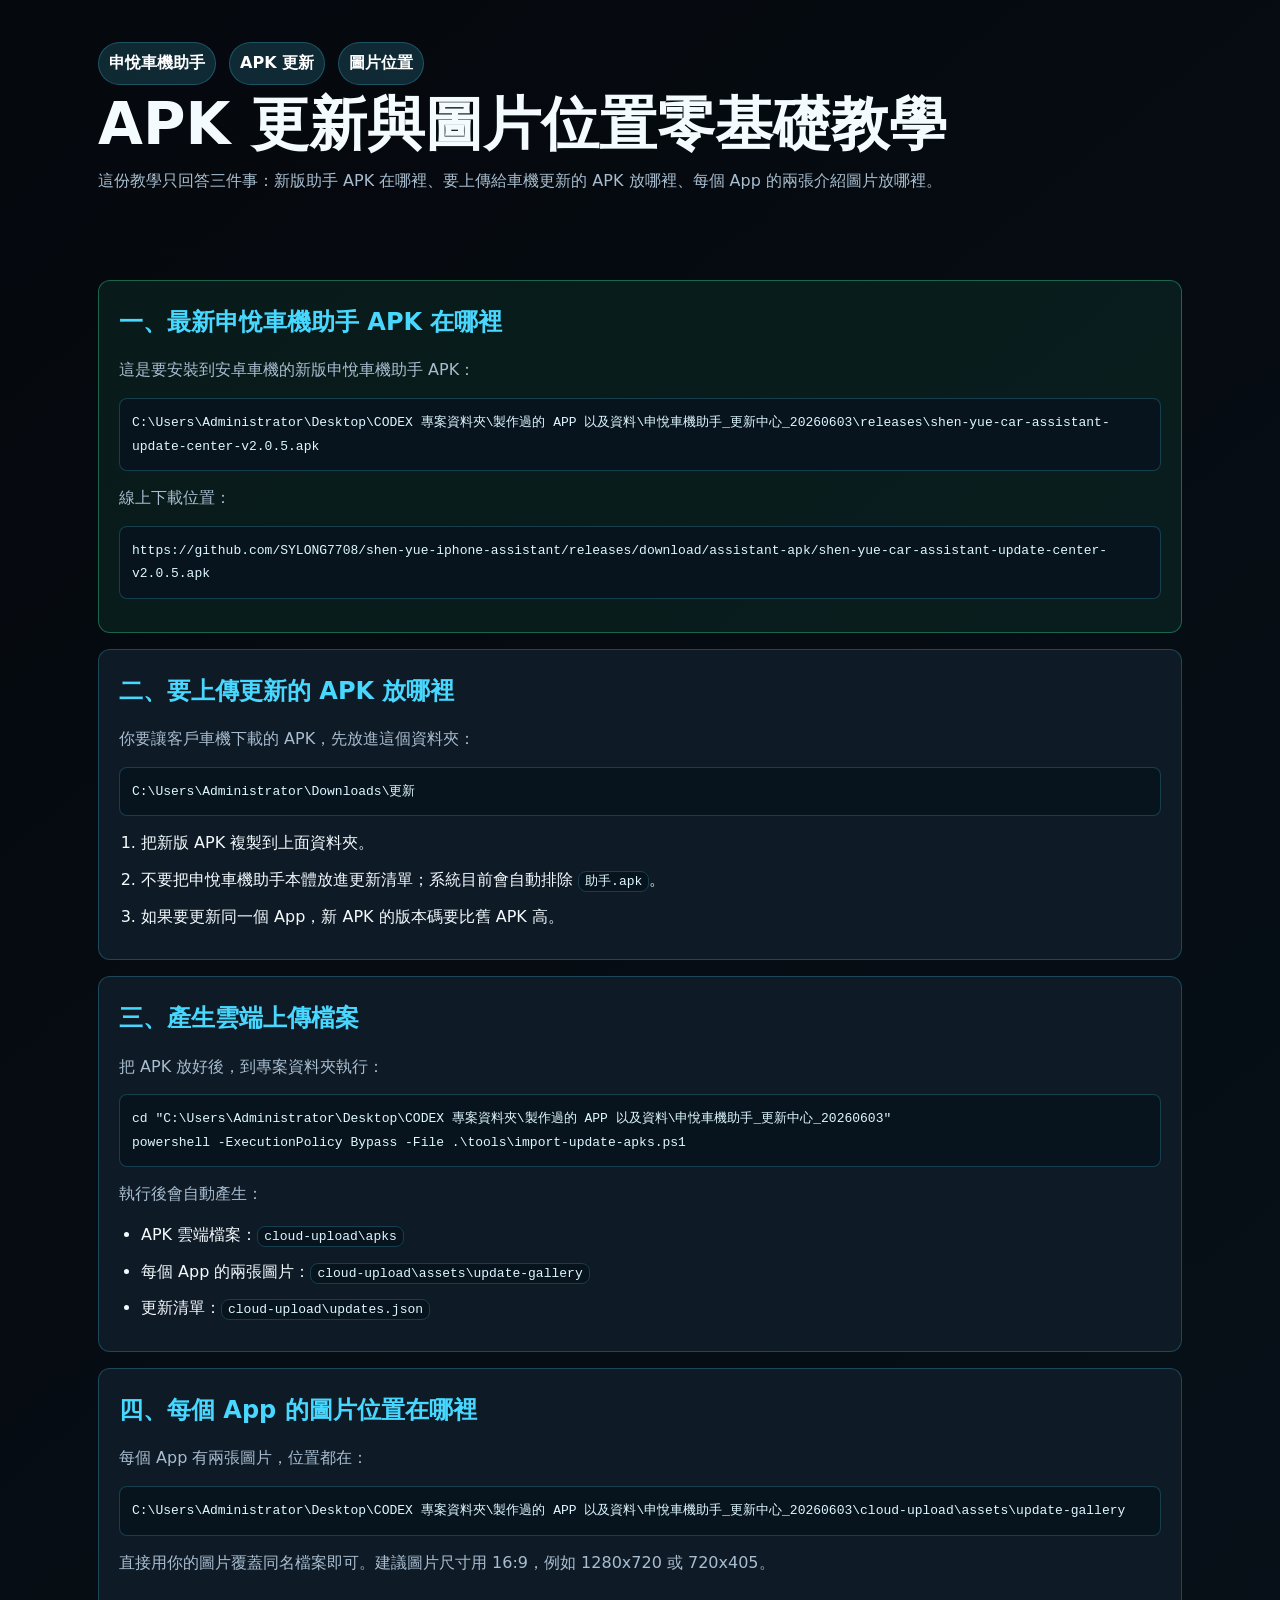
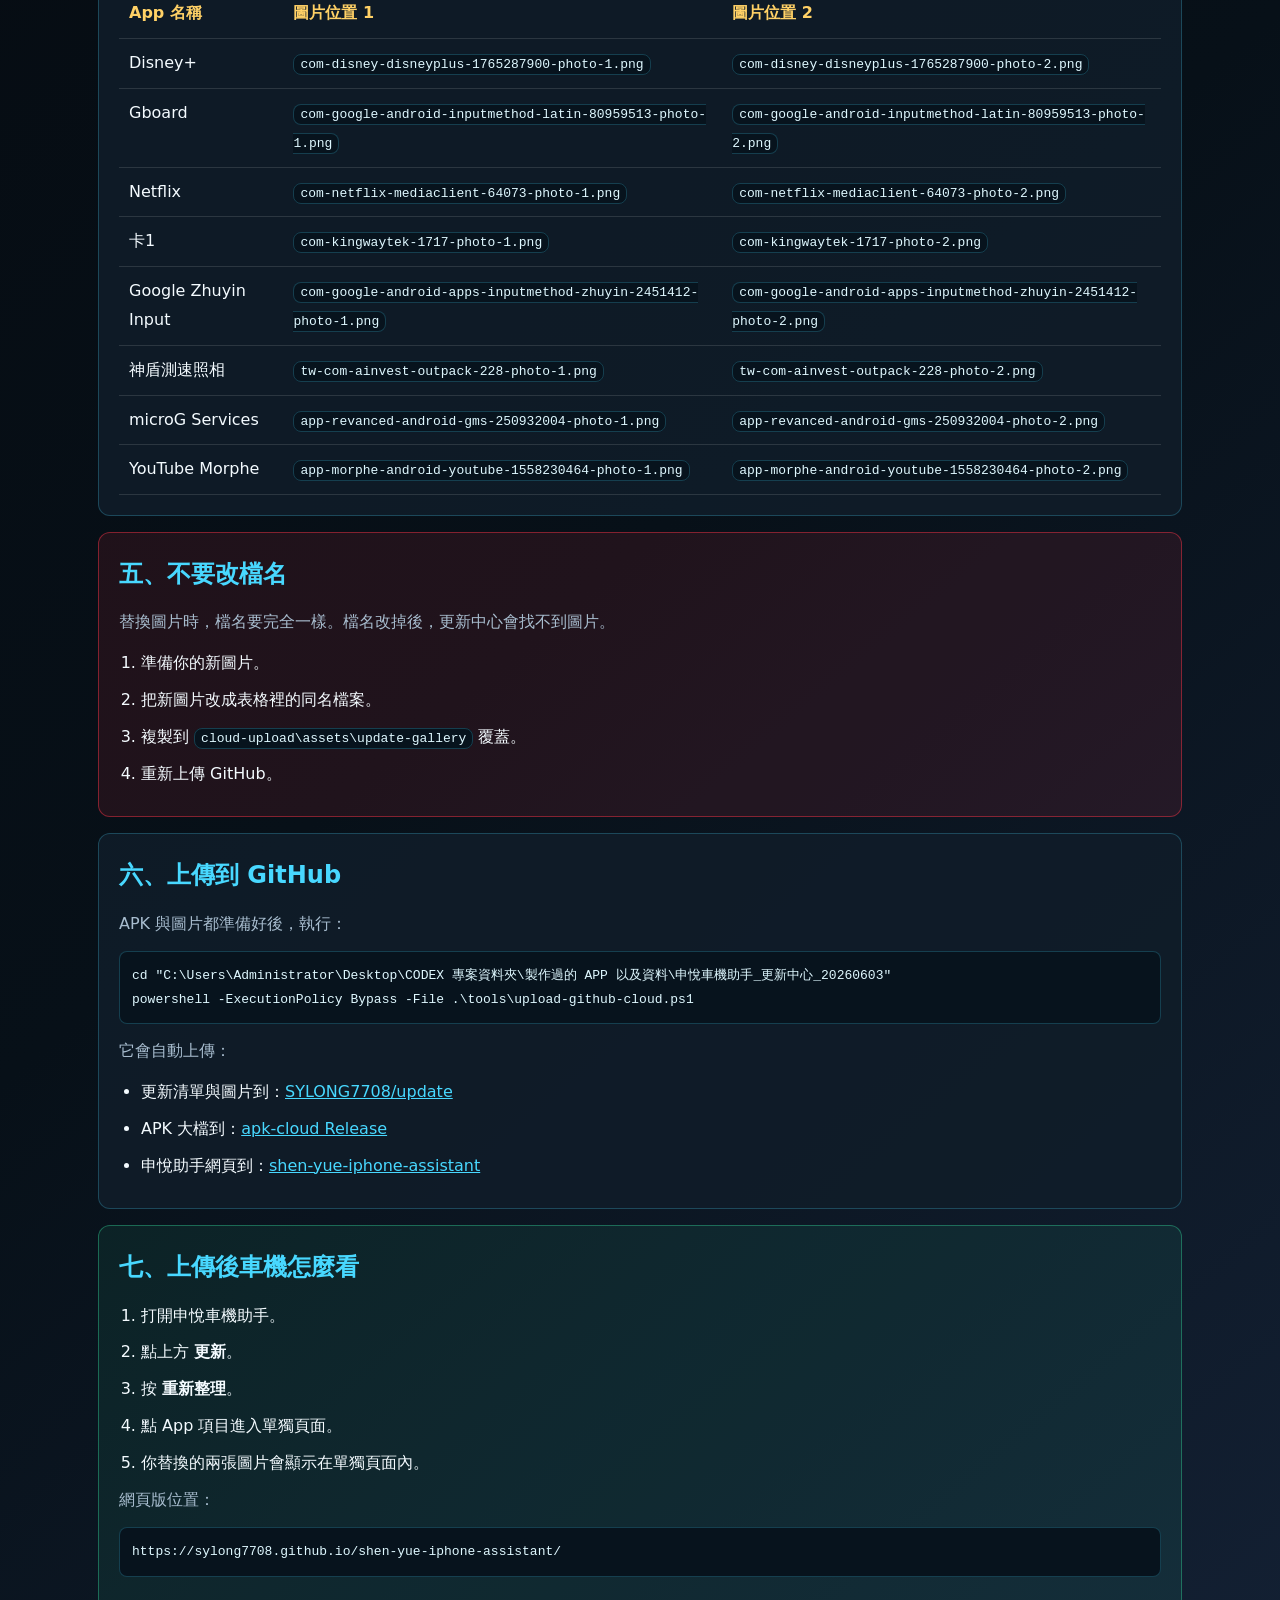
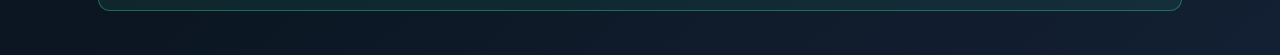
==== docs/apk-update-image-guide.html @ fa7f0cfe "Move ShenYue update center into assistant" ====
<!DOCTYPE html>
<html lang="zh-Hant">
<head>
  <meta charset="UTF-8">
  <meta name="viewport" content="width=device-width, initial-scale=1.0">
  <title>申悅車機助手 APK 更新與圖片位置教學</title>
  <style>
    :root {
      --bg: #071018;
      --panel: #101d2a;
      --ink: #f4fbff;
      --muted: #a8bdcf;
      --line: rgba(72, 216, 255, .24);
      --cyan: #48d8ff;
      --red: #ff3347;
      --gold: #ffd166;
      --green: #35e7a4;
    }
    * { box-sizing: border-box; }
    body {
      margin: 0;
      color: var(--ink);
      background: linear-gradient(140deg, #05080d, var(--bg) 62%, #132033);
      font-family: system-ui, -apple-system, BlinkMacSystemFont, "Segoe UI", "Noto Sans TC", sans-serif;
      line-height: 1.8;
    }
    header, main { max-width: 1120px; margin: 0 auto; padding: 28px 18px; }
    header { padding-top: 42px; }
    h1 { margin: 0 0 12px; font-size: clamp(32px, 6vw, 58px); line-height: 1.08; }
    h2 { margin: 0 0 12px; color: var(--cyan); }
    h3 { margin: 16px 0 8px; }
    p { margin: 0 0 12px; color: var(--muted); }
    section {
      margin: 16px 0;
      padding: 20px;
      background: rgba(16, 29, 42, .88);
      border: 1px solid var(--line);
      border-radius: 12px;
    }
    .badge {
      display: inline-block;
      margin: 0 8px 8px 0;
      padding: 6px 10px;
      color: #fff;
      background: rgba(72, 216, 255, .16);
      border: 1px solid var(--line);
      border-radius: 999px;
      font-weight: 800;
    }
    .ok { border-color: rgba(53, 231, 164, .36); background: rgba(53, 231, 164, .08); }
    .warn { border-color: rgba(255, 51, 71, .45); background: rgba(255, 51, 71, .1); }
    ol, ul { margin: 0; padding-left: 22px; }
    li { margin: 8px 0; }
    code, pre {
      color: #dff8ff;
      background: #07131d;
      border: 1px solid rgba(72, 216, 255, .22);
      border-radius: 8px;
    }
    code { padding: 2px 6px; }
    pre { padding: 12px; overflow-x: auto; white-space: pre-wrap; }
    table { width: 100%; border-collapse: collapse; margin-top: 10px; }
    th, td { padding: 10px; border-bottom: 1px solid rgba(255,255,255,.12); text-align: left; vertical-align: top; }
    th { color: var(--gold); }
    a { color: var(--cyan); }
  </style>
</head>
<body>
  <header>
    <span class="badge">申悅車機助手</span>
    <span class="badge">APK 更新</span>
    <span class="badge">圖片位置</span>
    <h1>APK 更新與圖片位置零基礎教學</h1>
    <p>這份教學只回答三件事：新版助手 APK 在哪裡、要上傳給車機更新的 APK 放哪裡、每個 App 的兩張介紹圖片放哪裡。</p>
  </header>

  <main>
    <section class="ok">
      <h2>一、最新申悅車機助手 APK 在哪裡</h2>
      <p>這是要安裝到安卓車機的新版申悅車機助手 APK：</p>
      <pre>C:\Users\Administrator\Desktop\CODEX 專案資料夾\製作過的 APP 以及資料\申悅車機助手_更新中心_20260603\releases\shen-yue-car-assistant-update-center-v2.0.5.apk</pre>
      <p>線上下載位置：</p>
      <pre>https://github.com/SYLONG7708/shen-yue-iphone-assistant/releases/download/assistant-apk/shen-yue-car-assistant-update-center-v2.0.5.apk</pre>
    </section>

    <section>
      <h2>二、要上傳更新的 APK 放哪裡</h2>
      <p>你要讓客戶車機下載的 APK，先放進這個資料夾：</p>
      <pre>C:\Users\Administrator\Downloads\更新</pre>
      <ol>
        <li>把新版 APK 複製到上面資料夾。</li>
        <li>不要把申悅車機助手本體放進更新清單；系統目前會自動排除 <code>助手.apk</code>。</li>
        <li>如果要更新同一個 App，新 APK 的版本碼要比舊 APK 高。</li>
      </ol>
    </section>

    <section>
      <h2>三、產生雲端上傳檔案</h2>
      <p>把 APK 放好後，到專案資料夾執行：</p>
      <pre>cd "C:\Users\Administrator\Desktop\CODEX 專案資料夾\製作過的 APP 以及資料\申悅車機助手_更新中心_20260603"
powershell -ExecutionPolicy Bypass -File .\tools\import-update-apks.ps1</pre>
      <p>執行後會自動產生：</p>
      <ul>
        <li>APK 雲端檔案：<code>cloud-upload\apks</code></li>
        <li>每個 App 的兩張圖片：<code>cloud-upload\assets\update-gallery</code></li>
        <li>更新清單：<code>cloud-upload\updates.json</code></li>
      </ul>
    </section>

    <section>
      <h2>四、每個 App 的圖片位置在哪裡</h2>
      <p>每個 App 有兩張圖片，位置都在：</p>
      <pre>C:\Users\Administrator\Desktop\CODEX 專案資料夾\製作過的 APP 以及資料\申悅車機助手_更新中心_20260603\cloud-upload\assets\update-gallery</pre>
      <p>直接用你的圖片覆蓋同名檔案即可。建議圖片尺寸用 16:9，例如 1280x720 或 720x405。</p>
      <table>
        <thead>
          <tr>
            <th>App 名稱</th>
            <th>圖片位置 1</th>
            <th>圖片位置 2</th>
          </tr>
        </thead>
        <tbody>
          <tr><td>Disney+</td><td><code>com-disney-disneyplus-1765287900-photo-1.png</code></td><td><code>com-disney-disneyplus-1765287900-photo-2.png</code></td></tr>
          <tr><td>Gboard</td><td><code>com-google-android-inputmethod-latin-80959513-photo-1.png</code></td><td><code>com-google-android-inputmethod-latin-80959513-photo-2.png</code></td></tr>
          <tr><td>Netflix</td><td><code>com-netflix-mediaclient-64073-photo-1.png</code></td><td><code>com-netflix-mediaclient-64073-photo-2.png</code></td></tr>
          <tr><td>卡1</td><td><code>com-kingwaytek-1717-photo-1.png</code></td><td><code>com-kingwaytek-1717-photo-2.png</code></td></tr>
          <tr><td>Google Zhuyin Input</td><td><code>com-google-android-apps-inputmethod-zhuyin-2451412-photo-1.png</code></td><td><code>com-google-android-apps-inputmethod-zhuyin-2451412-photo-2.png</code></td></tr>
          <tr><td>神盾測速照相</td><td><code>tw-com-ainvest-outpack-228-photo-1.png</code></td><td><code>tw-com-ainvest-outpack-228-photo-2.png</code></td></tr>
          <tr><td>microG Services</td><td><code>app-revanced-android-gms-250932004-photo-1.png</code></td><td><code>app-revanced-android-gms-250932004-photo-2.png</code></td></tr>
          <tr><td>YouTube Morphe</td><td><code>app-morphe-android-youtube-1558230464-photo-1.png</code></td><td><code>app-morphe-android-youtube-1558230464-photo-2.png</code></td></tr>
        </tbody>
      </table>
    </section>

    <section class="warn">
      <h2>五、不要改檔名</h2>
      <p>替換圖片時，檔名要完全一樣。檔名改掉後，更新中心會找不到圖片。</p>
      <ol>
        <li>準備你的新圖片。</li>
        <li>把新圖片改成表格裡的同名檔案。</li>
        <li>複製到 <code>cloud-upload\assets\update-gallery</code> 覆蓋。</li>
        <li>重新上傳 GitHub。</li>
      </ol>
    </section>

    <section>
      <h2>六、上傳到 GitHub</h2>
      <p>APK 與圖片都準備好後，執行：</p>
      <pre>cd "C:\Users\Administrator\Desktop\CODEX 專案資料夾\製作過的 APP 以及資料\申悅車機助手_更新中心_20260603"
powershell -ExecutionPolicy Bypass -File .\tools\upload-github-cloud.ps1</pre>
      <p>它會自動上傳：</p>
      <ul>
        <li>更新清單與圖片到：<a href="https://github.com/SYLONG7708/update">SYLONG7708/update</a></li>
        <li>APK 大檔到：<a href="https://github.com/SYLONG7708/update/releases/tag/apk-cloud">apk-cloud Release</a></li>
        <li>申悅助手網頁到：<a href="https://github.com/SYLONG7708/shen-yue-iphone-assistant">shen-yue-iphone-assistant</a></li>
      </ul>
    </section>

    <section class="ok">
      <h2>七、上傳後車機怎麼看</h2>
      <ol>
        <li>打開申悅車機助手。</li>
        <li>點上方 <strong>更新</strong>。</li>
        <li>按 <strong>重新整理</strong>。</li>
        <li>點 App 項目進入單獨頁面。</li>
        <li>你替換的兩張圖片會顯示在單獨頁面內。</li>
      </ol>
      <p>網頁版位置：</p>
      <pre>https://sylong7708.github.io/shen-yue-iphone-assistant/</pre>
    </section>
  </main>
</body>
</html>
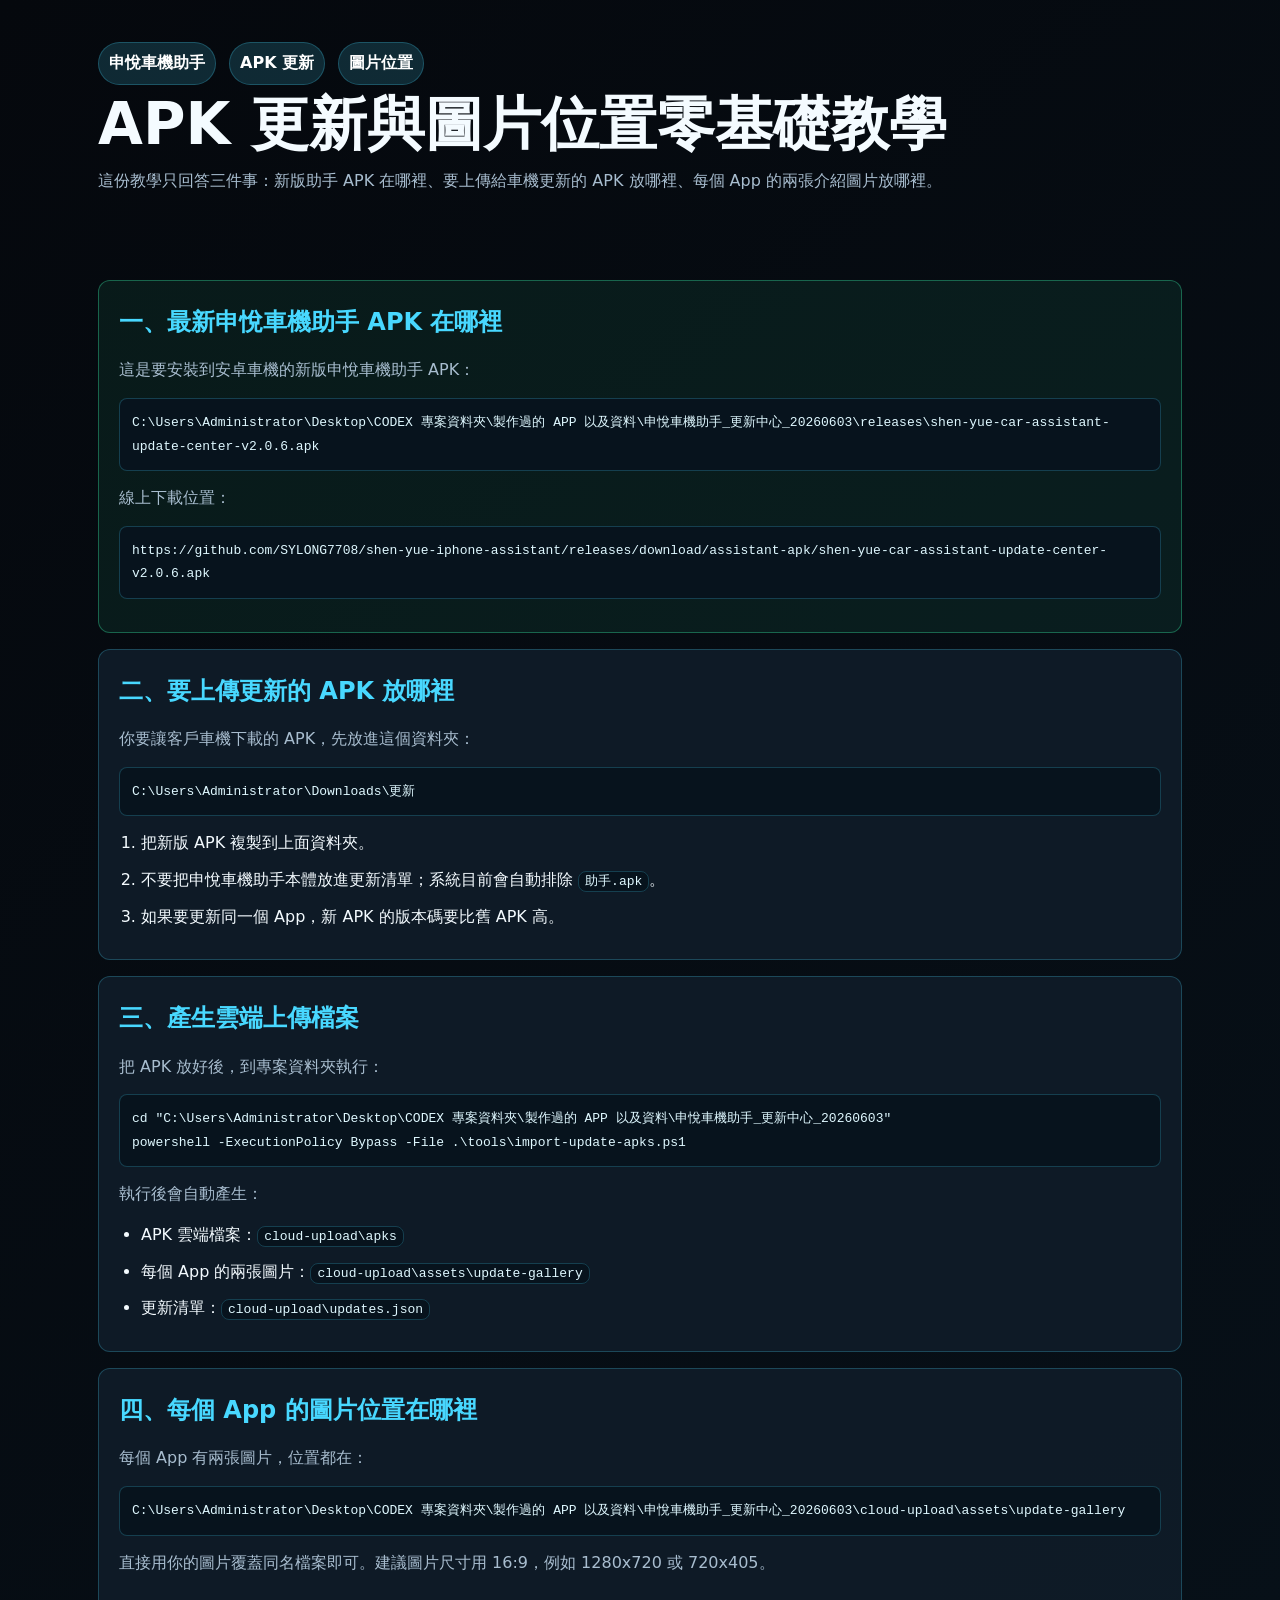
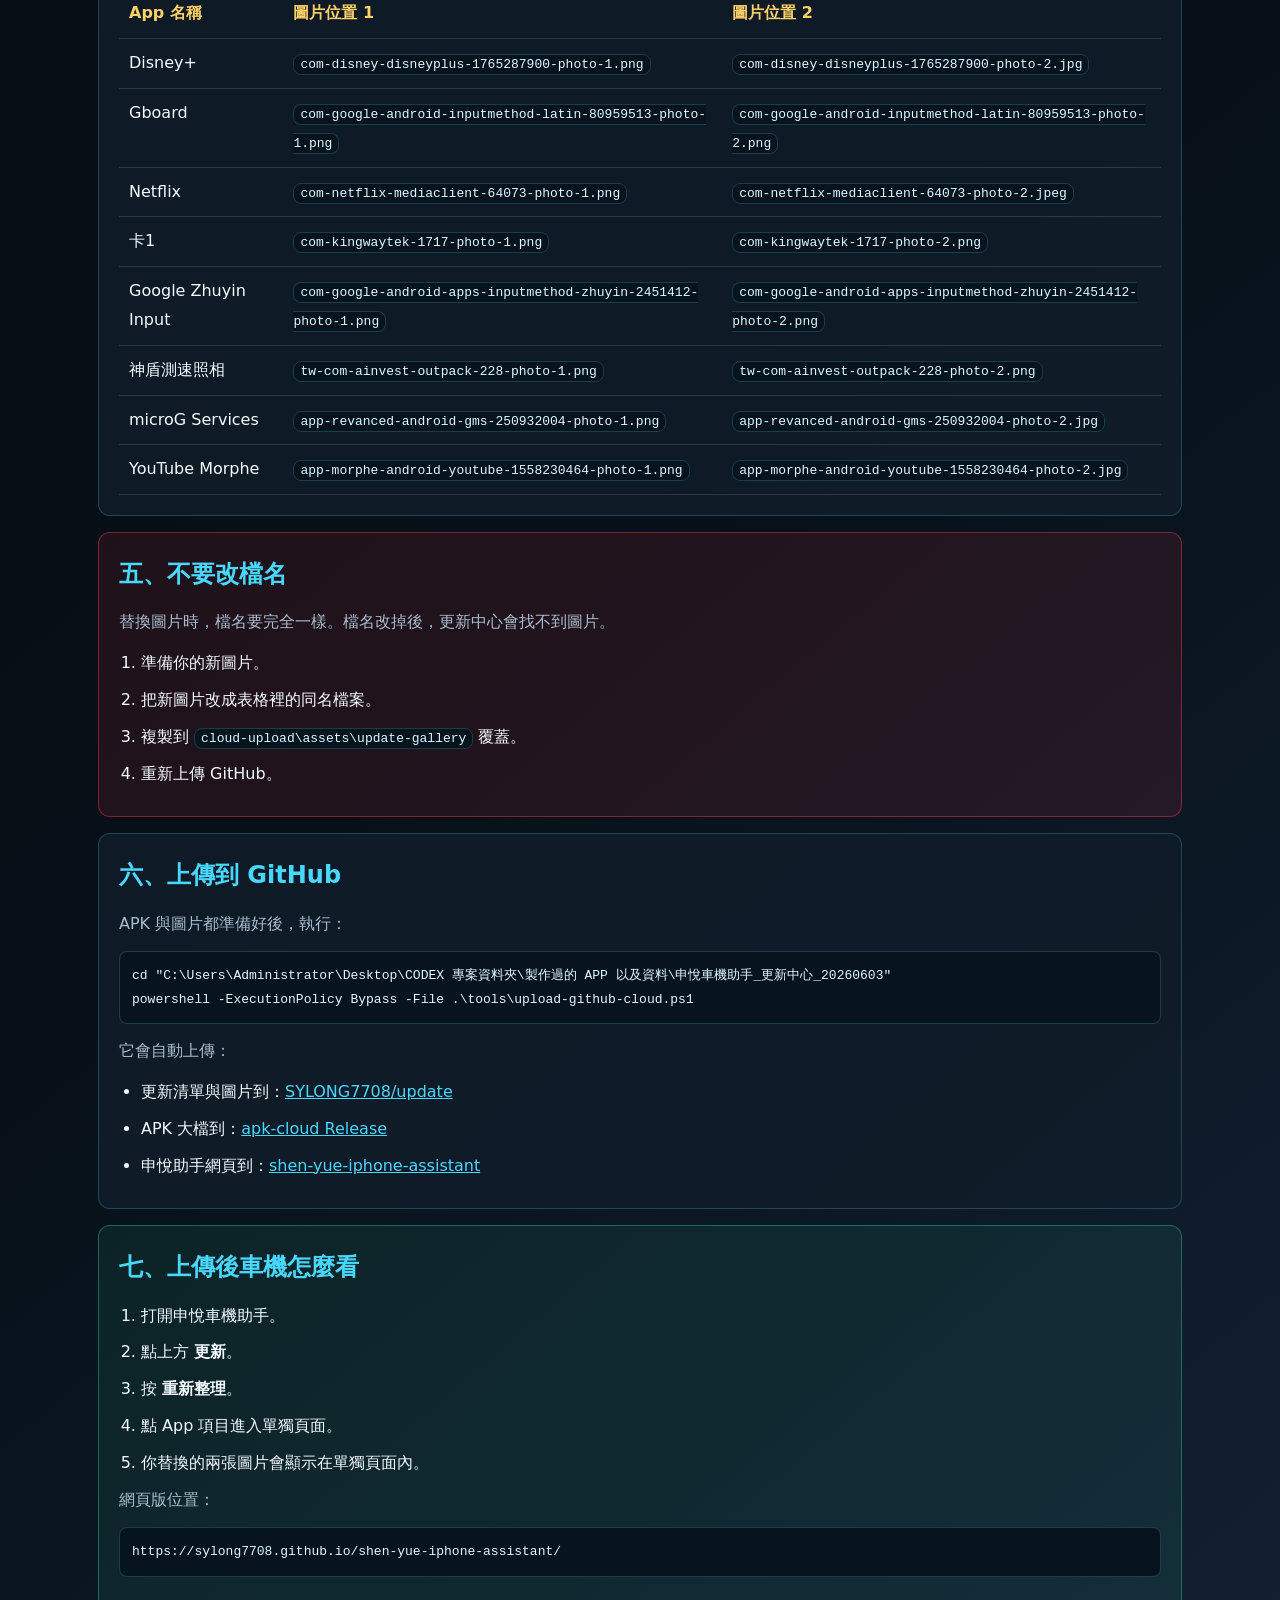
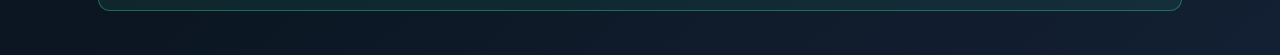
==== commit 0f81a587: "Move ShenYue update center into assistant" ====
--- a/docs/apk-update-image-guide.html
+++ b/docs/apk-update-image-guide.html
@@ -78,9 +78,9 @@
     <section class="ok">
       <h2>一、最新申悅車機助手 APK 在哪裡</h2>
       <p>這是要安裝到安卓車機的新版申悅車機助手 APK：</p>
-      <pre>C:\Users\Administrator\Desktop\CODEX 專案資料夾\製作過的 APP 以及資料\申悅車機助手_更新中心_20260603\releases\shen-yue-car-assistant-update-center-v2.0.5.apk</pre>
+      <pre>C:\Users\Administrator\Desktop\CODEX 專案資料夾\製作過的 APP 以及資料\申悅車機助手_更新中心_20260603\releases\shen-yue-car-assistant-update-center-v2.0.6.apk</pre>
       <p>線上下載位置：</p>
-      <pre>https://github.com/SYLONG7708/shen-yue-iphone-assistant/releases/download/assistant-apk/shen-yue-car-assistant-update-center-v2.0.5.apk</pre>
+      <pre>https://github.com/SYLONG7708/shen-yue-iphone-assistant/releases/download/assistant-apk/shen-yue-car-assistant-update-center-v2.0.6.apk</pre>
     </section>
 
     <section>
@@ -121,14 +121,14 @@
           </tr>
         </thead>
         <tbody>
-          <tr><td>Disney+</td><td><code>com-disney-disneyplus-1765287900-photo-1.png</code></td><td><code>com-disney-disneyplus-1765287900-photo-2.png</code></td></tr>
+          <tr><td>Disney+</td><td><code>com-disney-disneyplus-1765287900-photo-1.png</code></td><td><code>com-disney-disneyplus-1765287900-photo-2.jpg</code></td></tr>
           <tr><td>Gboard</td><td><code>com-google-android-inputmethod-latin-80959513-photo-1.png</code></td><td><code>com-google-android-inputmethod-latin-80959513-photo-2.png</code></td></tr>
-          <tr><td>Netflix</td><td><code>com-netflix-mediaclient-64073-photo-1.png</code></td><td><code>com-netflix-mediaclient-64073-photo-2.png</code></td></tr>
+          <tr><td>Netflix</td><td><code>com-netflix-mediaclient-64073-photo-1.png</code></td><td><code>com-netflix-mediaclient-64073-photo-2.jpeg</code></td></tr>
           <tr><td>卡1</td><td><code>com-kingwaytek-1717-photo-1.png</code></td><td><code>com-kingwaytek-1717-photo-2.png</code></td></tr>
           <tr><td>Google Zhuyin Input</td><td><code>com-google-android-apps-inputmethod-zhuyin-2451412-photo-1.png</code></td><td><code>com-google-android-apps-inputmethod-zhuyin-2451412-photo-2.png</code></td></tr>
           <tr><td>神盾測速照相</td><td><code>tw-com-ainvest-outpack-228-photo-1.png</code></td><td><code>tw-com-ainvest-outpack-228-photo-2.png</code></td></tr>
-          <tr><td>microG Services</td><td><code>app-revanced-android-gms-250932004-photo-1.png</code></td><td><code>app-revanced-android-gms-250932004-photo-2.png</code></td></tr>
-          <tr><td>YouTube Morphe</td><td><code>app-morphe-android-youtube-1558230464-photo-1.png</code></td><td><code>app-morphe-android-youtube-1558230464-photo-2.png</code></td></tr>
+          <tr><td>microG Services</td><td><code>app-revanced-android-gms-250932004-photo-1.png</code></td><td><code>app-revanced-android-gms-250932004-photo-2.jpg</code></td></tr>
+          <tr><td>YouTube Morphe</td><td><code>app-morphe-android-youtube-1558230464-photo-1.png</code></td><td><code>app-morphe-android-youtube-1558230464-photo-2.jpg</code></td></tr>
         </tbody>
       </table>
     </section>
